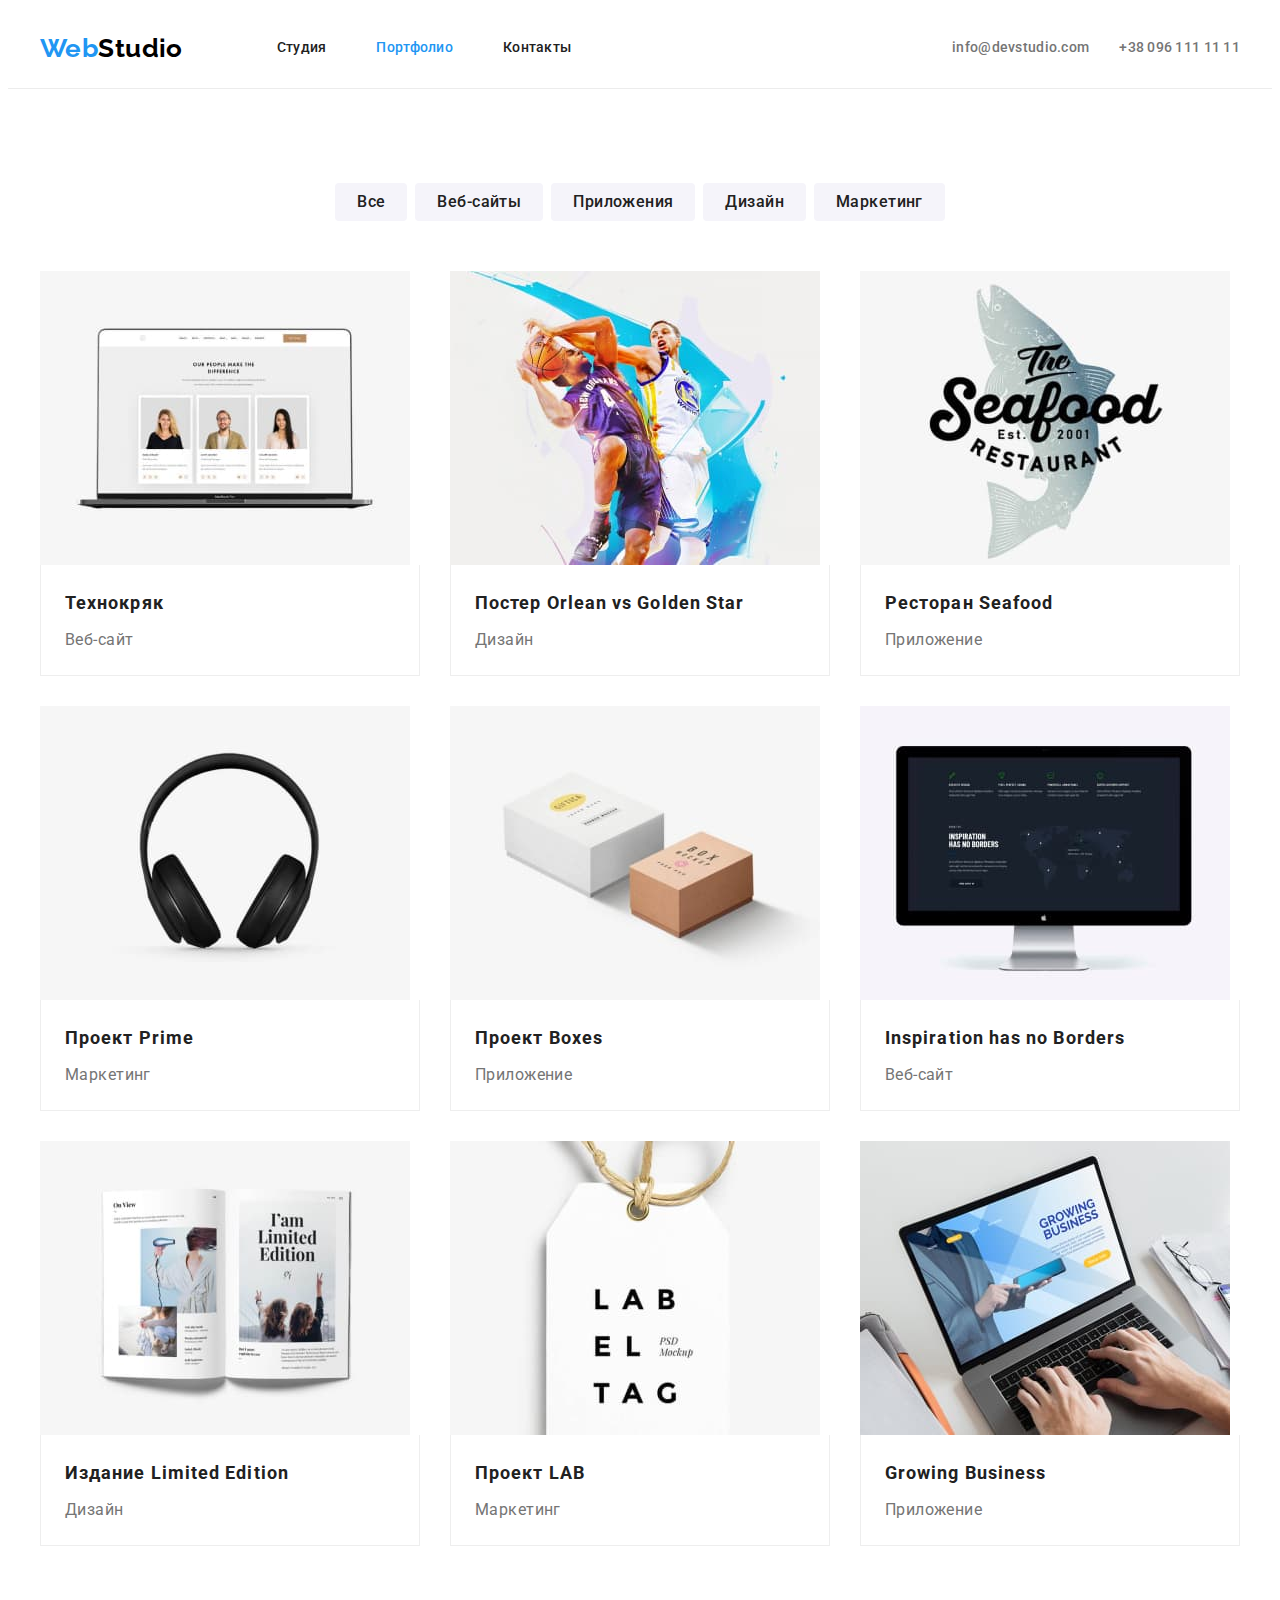
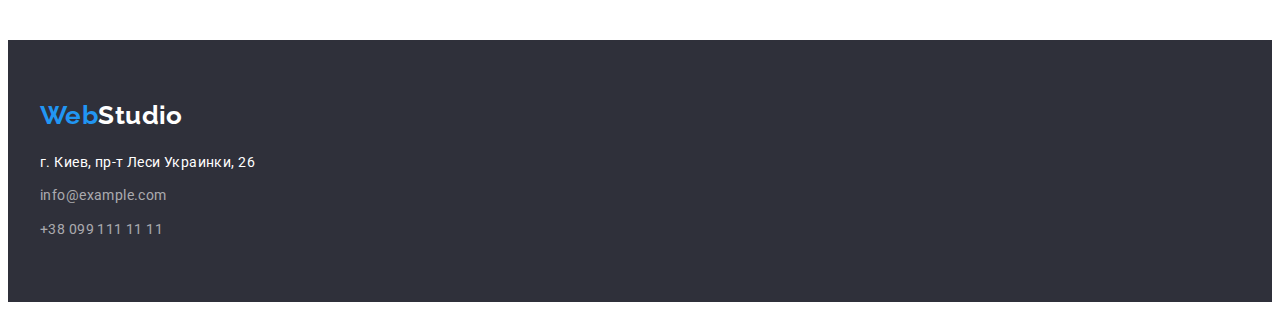
==== portfolio.html @ 08c6882e "adds icons" ====
<!DOCTYPE html>
<html lang="ru">

<head>
  <meta charset="UTF-8">
  <meta http-equiv="X-UA-Compatible" content="IE=edge">
  <meta name="viewport" content="width=device-width, initial-scale=1.0">
  <title>Веб-студия</title>
  <link rel="preconnect" href="https://fonts.googleapis.com">
  <link rel="preconnect" href="https://fonts.gstatic.com" crossorigin>
  <link href="https://fonts.googleapis.com/css2?family=Raleway:wght@700&family=Roboto:wght@400;500;700;900&display=swap"
    rel="stylesheet">
  <link rel="stylesheet" href="https://cdnjs.cloudflare.com/ajax/libs/modern-normalize/1.1.0/modern-normalize.min.css"
      integrity="sha512-wpPYUAdjBVSE4KJnH1VR1HeZfpl1ub8YT/NKx4PuQ5NmX2tKuGu6U/JRp5y+Y8XG2tV+wKQpNHVUX03MfMFn9Q=="
      crossorigin="anonymous" referrerpolicy="no-referrer" />
  <link rel="stylesheet" href="./css/styles.css">
</head>

<body>
  <header class="header">
<div class="container header-container">
  <nav class="navigation">
    <a class="logo logo-header link" href="./index.html"><span class="accent">Web</span>Studio</a>
    <ul class="nav-list list">
      <li class="nav-list-item">
        <a class="nav-list-link link" href="./index.html">Студия</a>
      </li>
      <li class="nav-list-item">
        <a class="nav-list-link link current" href="./portfolio.html">Портфолио</a>
      </li>
      <li class="nav-list-item">
        <a class="nav-list-link link" href="">Контакты</a>
      </li>
    </ul>
  </nav>
  
  <ul class="header-contact-list list">
    <li class="header-contact-list-item">
      <a class="header-contact-list-link link" href="mailto:info@devstudio.com">info@devstudio.com</a>
    </li>
    <li class="header-contact-list-item">
      <a class="header-contact-list-link link" href="tel:+380961111111">+38 096 111 11 11</a>
    </li>
  </ul>
</div>
  </header>

  <main>

    <!-- PORTFOLIO -->

    <section class="portfolio section">
      <div class="container">
        <h1 class="visually-hidden">Портфолио</h1>
        <ul class="filter-list list">
          <li class="filter-list-item">
            <button class="filter-button" type="button">Все</button>
          </li>
          <li class="filter-list-item">
            <button class="filter-button" type="button">Веб-сайты</button>
          </li>
          <li class="filter-list-item">
            <button class="filter-button" type="button">Приложения</button>
          </li>
          <li class="filter-list-item">
            <button class="filter-button" type="button">Дизайн</button>
          </li>
          <li class="filter-list-item">
            <button class="filter-button" type="button">Маркетинг</button>
          </li>
        </ul>
        
        <ul class="portfolio-list list">
          <li class="portfolio-list-item">
            <a class="link" href="">
              <img class="portfolio-list-img" src="./img/portfolio-1.jpg" alt="фото ноутбук" width="370">
              <div class="portfolio-content">
                <h2 class="portfolio-list-title">Технокряк</h2>
                <p class="portfolio-list-description">Веб-сайт</p>
              </div>
            </a>
          </li>

          <li class="portfolio-list-item">
            <a class="link" href="">
              <img class="portfolio-list-img" src="./img/portfolio-2.jpg" alt="постер баскетбол" width="370">
              <div class="portfolio-content">
                <h2 class="portfolio-list-title">Постер <span lang="en">Orlean vs Golden Star</span></h2>
                <p class="portfolio-list-description">Дизайн</p>
              </div>
            </a>
          </li>

          <li class="portfolio-list-item">
            <a class="link" href="">
              <img class="portfolio-list-img" src="./img/portfolio-3.jpg" alt="лого ресторана" width="370">
              <div class="portfolio-content">
                <h2 class="portfolio-list-title">Ресторан <span lang="en">Seafood</span></h2>
                <p class="portfolio-list-description">Приложение</p>
              </div>
            </a>
          </li>

          <li class="portfolio-list-item">
            <a class="link" href="">
              <img class="portfolio-list-img" src="./img/portfolio-4.jpg" alt="фото наушники" width="370">
              <div class="portfolio-content">
                <h2 class="portfolio-list-title">Проект <span lang="en">Prime</span></h2>
                <p class="portfolio-list-description">Маркетинг</p>
              </div> 
            </a>
          </li>

          <li class="portfolio-list-item">
            <a class="link" href="">
              <img class="portfolio-list-img" src="./img/portfolio-5.jpg" alt="фото коробки" width="370">
              <div class="portfolio-content">
                <h2 class="portfolio-list-title">Проект <span lang="en">Boxes</span></h2>
                <p class="portfolio-list-description">Приложение</p>
              </div>
            </a>
          </li>

          <li class="portfolio-list-item">
            <a class="link" href="">
              <img class="portfolio-list-img" src="./img/portfolio-6.jpg" alt="фото монитор" width="370">
              <div class="portfolio-content">
                <h2 class="portfolio-list-title" lang="en">Inspiration has no Borders</h2>
                <p class="portfolio-list-description">Веб-сайт</p>
              </div>
            </a>
          </li>

          <li class="portfolio-list-item">
            <a class="link" href="">
              <img class="portfolio-list-img" src="./img/portfolio-7.jpg" alt="фото книга" width="370">
              <div class="portfolio-content">
                <h2 class="portfolio-list-title">Издание <span lang="en">Limited Edition</span></h2>
                <p class="portfolio-list-description">Дизайн</p>
              </div>
            </a>
          </li>

          <li class="portfolio-list-item">
            <a class="link" href="">
              <img class="portfolio-list-img" src="./img/portfolio-8.jpg" alt="фото ярлык" width="370">
              <div class="portfolio-content">
                <h2 class="portfolio-list-title">Проект <span lang="en">LAB</span></h2>
                <p class="portfolio-list-description">Маркетинг</p>
              </div>
            </a>
          </li>

          <li class="portfolio-list-item">
            <a class="link" href="">
              <img class="portfolio-list-img" src="./img/portfolio-9.jpg" alt="фото ноутбук" width="370">
              <div class="portfolio-content">
                <h2 class="portfolio-list-title" lang="en">Growing Business</h2>
                <p class="portfolio-list-description">Приложение</p>
              </div>
            </a>
          </li>
        </ul>
      </div>
    </section>
  </main>

  <footer class="footer">
    <div class="container footer-container">
      <a class="logo logo-footer link" href="./index.html"><span class="accent">Web</span>Studio</a>
      <address>
        <ul class="adress-list list">
          <li class="adress-list-item">
            <a class="adress-list-link link" href="">г. Киев, пр-т Леси Украинки, 26</a>
          </li>
          <li class="adress-list-item">
            <a class="adress-list-link-contact link" href="mailto:info@example.com">info@example.com</a>
          </li>
          <li class="adress-list-item">
            <a class="adress-list-link-contact link" href="tel:+380991111111">+38 099 111 11 11</a>
          </li>
        </ul>
      </address>
    </div>
  </footer>
</body>

</html>
---- css/styles.css ----
:root {
	--primary-font-family: Roboto, sans-serif;
	--secondary-font-family: Raleway, sans-serif;
	--primary-text-color-theme-dark: #ffffff;
	--secondary-text-color-theme-dark: rgba(255, 255, 255, 0.6);
	--primary-text-color-theme-light: #212121;
	--secondary-text-color-theme-light: #757575;
	--accent-color: #2196f3;
	--logo-header-text-color: #000000;
	--primary-background-color: #ffffff;
	--secondary-background-color: #2f303a;
	--editional-background-color: #f5f4fa;
	--modal-btn-hover-color: #188ce8;
	--portfolio-cards-border-color: #eeeeee;
	--social-icon-color: #afb1b8;
}

body {
	font-family: var(--primary-font-family);
	font-size: 14px;
	letter-spacing: 0.03em;
	color: var(--primary-text-color-theme-light);
	background-color: var(--primary-background-color);
}

h1,
h2,
h3,
p {
	margin-top: 0;
	margin-bottom: 0;
}

ul,
ol {
	margin-top: 0;
	margin-bottom: 0;
	padding-left: 0;
}

img {
	display: block;
	max-width: 100%;
	height: auto;
}

.list {
	list-style: none;
}
.link {
	text-decoration: none;
}

/* COMPONENTS */

.logo {
	font-family: var(--secondary-font-family);
	font-weight: 700;
	font-size: 26px;
	line-height: 1.19;
}

.accent {
	font-family: var(--secondary-font-family);
	font-weight: 700;
	font-size: 26px;
	line-height: 1.19;
	color: var(--accent-color);
}

.title {
	font-size: 36px;
	line-height: 1.17;
	text-align: center;
	margin-bottom: 50px;
}

.container {
	width: 1200px;
	padding-left: 15px;
	padding-right: 15px;
	margin-left: auto;
	margin-right: auto;
}

.section {
	padding-top: 94px;
	padding-bottom: 94px;
}

/* HEADER */

.header {
	border-bottom: 1px solid #ececec;
}

.header-container {
	display: flex;
	align-items: center;
}

.navigation {
	display: flex;
	align-items: center;
}

.nav-list {
	display: flex;
	align-items: center;
}

.logo-header {
	margin-right: 94px;
	color: var(--logo-header-text-color);
}

.nav-list-item:not(:last-child) {
	margin-right: 50px;
}

.nav-list-link:hover,
.nav-list-link:focus {
	color: var(--accent-color);
}

.nav-list-link {
	display: block;
	padding-top: 32px;
	padding-bottom: 32px;
	color: inherit;
	font-weight: 500;
	line-height: 1.14;
	letter-spacing: 0.02em;
}

.link.current {
	color: var(--accent-color);
}

.header-contact-list {
	display: flex;
	align-items: center;
	margin-left: auto;
}
.header-contact-list-item {
	display: flex;
	align-items: center;
}

.header-contact-list-item:not(:last-child) {
	margin-right: 30px;
}

.header-contact-list-link {
	display: flex;
	align-items: center;
	padding-top: 32px;
	padding-bottom: 32px;
	font-weight: 500;
	line-height: 1.14;
	letter-spacing: 0.02em;
	color: var(--secondary-text-color-theme-light);
}

.contact-icon {
	margin-right: 10px;
	fill: currentColor;
}

.header-contact-list-link:hover .mail-icon,
.header-contact-list-link:focus .mail-icon {
	fill: var(--accent-color);
}

.header-contact-list-link:hover,
.header-contact-list-link:focus {
	color: var(--accent-color);
}

/* HERO */

.hero {
	padding-top: 200px;
	padding-bottom: 200px;
	text-align: center;
	background-color: var(--secondary-background-color);
}

.main-title {
	margin: 0 auto;
	width: 696px;
	font-weight: 900;
	font-size: 44px;
	line-height: 1.36;
	text-align: center;
	letter-spacing: 0.06em;
	text-transform: uppercase;
	color: var(--primary-text-color-theme-dark);
}

.modal-btn {
	display: inline-block;
	margin-left: auto;
	margin-right: auto;
	margin-top: 30px;
	padding: 10px 32px;
	align-items: center;
	border: none;
	border-radius: 4px;
	cursor: pointer;
	font-family: inherit;
	font-weight: 700;
	font-size: 16px;
	line-height: 1.87;
	letter-spacing: 0.06em;
	color: var(--primary-text-color-theme-dark);
	background-color: var(--accent-color);
}

.modal-btn:hover,
.modal-btn:focus {
	background-color: var(--modal-btn-hover-color);
}

/* ADVANTAGES */

.visually-hidden {
	position: absolute;
	width: 1px;
	height: 1px;
	margin: -1px;
	padding: 0;
	overflow: hidden;
	border: 0;
	clip: rect(0 0 0 0);
}

.advantages-list {
	display: flex;
}

.advantages-list-item {
	flex-basis: calc((100% - 3 * 30px) / 4);
}

.advantages-list-item:not(:last-child) {
	margin-right: 30px;
}

.advantages-icon {
	width: 270px;
	height: 120px;
	padding: 26px 100px;
	margin-bottom: 30px;
	border-radius: 4px;
	background-color: var(--editional-background-color);
}

.advantages-title {
	margin-bottom: 10px;
	font-size: inherit;
	line-height: 1.14;
	text-transform: uppercase;
}

.advantages-description {
	font-weight: 400;
	line-height: 1.71;
	color: var(--secondary-text-color-theme-light);
}

/* ACTIVITY */

.activity {
	padding-top: 0;
}

.activity-list {
	display: flex;
	flex-wrap: wrap;
	margin-top: -30px;
	margin-left: -30px;
}

.activity-list-item {
	margin-top: 30px;
	margin-left: 30px;
}

/* OUR TEAM */

.team {
	background-color: var(--editional-background-color);
}

.team-list {
	display: flex;
	flex-wrap: wrap;
	margin-top: -30px;
	margin-left: -30px;
}

.team-list-item {
	margin-top: 30px;
	margin-left: 30px;
	box-shadow: 0px 1px 3px rgba(0, 0, 0, 0.12), 0px 1px 1px rgba(0, 0, 0, 0.14), 0px 2px 1px rgba(0, 0, 0, 0.2);
	border-radius: 0px 0px 4px 4px;
	flex-basis: calc((100% - 4 * 30px) / 4);
	background-color: var(--primary-background-color);
}

.social-list {
	display: flex;
	justify-content: space-between;
}

.social-list-link {
	display: flex;
	align-items: center;
	justify-content: center;
	width: 44px;
	height: 44px;
	border-radius: 50%;
}

.social-list-icon {
	fill: var(--social-icon-color);
}

.social-list-link:hover,
.social-list-link:focus {
	background-color: var(--accent-color);
}

.social-list-link:hover .social-list-icon,
.social-list-link:focus .social-list-icon {
	fill: #ffffff;
}

.team-description {
	padding: 30px 32px;
}

.team-list-name {
	font-weight: 500;
	font-size: 16px;
	line-height: 1.19;
	text-align: center;
}

.team-list-position {
	margin-top: 10px;
	margin-bottom: 16px;
	font-weight: 400;
	font-size: 16px;
	line-height: 1.19;
	text-align: center;
	color: var(--secondary-text-color-theme-light);
}

/* PORTFOLIO */

.filter-list {
	display: flex;
	justify-content: center;
	margin-bottom: 50px;
}

.filter-list-item:not(:last-child) {
	margin-right: 8px;
}
.filter-button {
	padding: 6px 22px;
	border: none;
	border-radius: 4px;
	font-family: inherit;
	font-weight: 500;
	font-size: 16px;
	line-height: 1.62;
	text-align: center;
	letter-spacing: inherit;
	color: inherit;
	background-color: var(--editional-background-color);
	cursor: pointer;
}

.filter-button:hover,
.filter-button:focus {
	background-color: var(--accent-color);
	color: var(--primary-text-color-theme-dark);
	box-shadow: 0px 3px 1px rgba(0, 0, 0, 0.1), 0px 1px 2px rgba(0, 0, 0, 0.08), 0px 2px 2px rgba(0, 0, 0, 0.12);
}

.portfolio-list {
	display: flex;
	flex-wrap: wrap;
	margin-top: -30px;
	margin-left: -30px;
}

.portfolio-list-item {
	margin-top: 30px;
	margin-left: 30px;
	flex-basis: calc((100% - 3 * 30px) / 3);
}

.portfolio-content {
	padding: 20px 24px;
	border-top: none;
	border-right: 1px solid var(--portfolio-cards-border-color);
	border-bottom: 1px solid var(--portfolio-cards-border-color);
	border-left: 1px solid var(--portfolio-cards-border-color);
}

.portfolio-list-title {
	margin-bottom: 4px;
	font-size: 18px;
	line-height: 2;
	letter-spacing: 0.06em;
	color: var(--primary-text-color-theme-light);
}

.portfolio-list-description {
	font-weight: 400;
	font-size: 16px;
	line-height: 1.87;
	color: var(--secondary-text-color-theme-light);
}

/* FOOTER */

.footer {
	background-color: var(--secondary-background-color);
}

.footer-container {
	padding-top: 60px;
	padding-bottom: 60px;
}
.logo-footer {
	color: var(--primary-text-color-theme-dark);
}

.adress-list {
	margin-top: 20px;
}

.adress-list-item:not(:first-child) {
	margin-top: 10px;
}

.adress-list-link {
	font-style: normal;
	font-weight: 400;
	line-height: 1.71;
	color: var(--primary-text-color-theme-dark);
}

.adress-list-link:hover,
.adress-list-link:focus {
	color: var(--accent-color);
}

.adress-list-link-contact {
	font-style: normal;
	font-weight: 400;
	line-height: 1.71;
	color: var(--secondary-text-color-theme-dark);
}

.adress-list-link-contact:hover,
.adress-list-link-contact:focus {
	color: var(--accent-color);
}
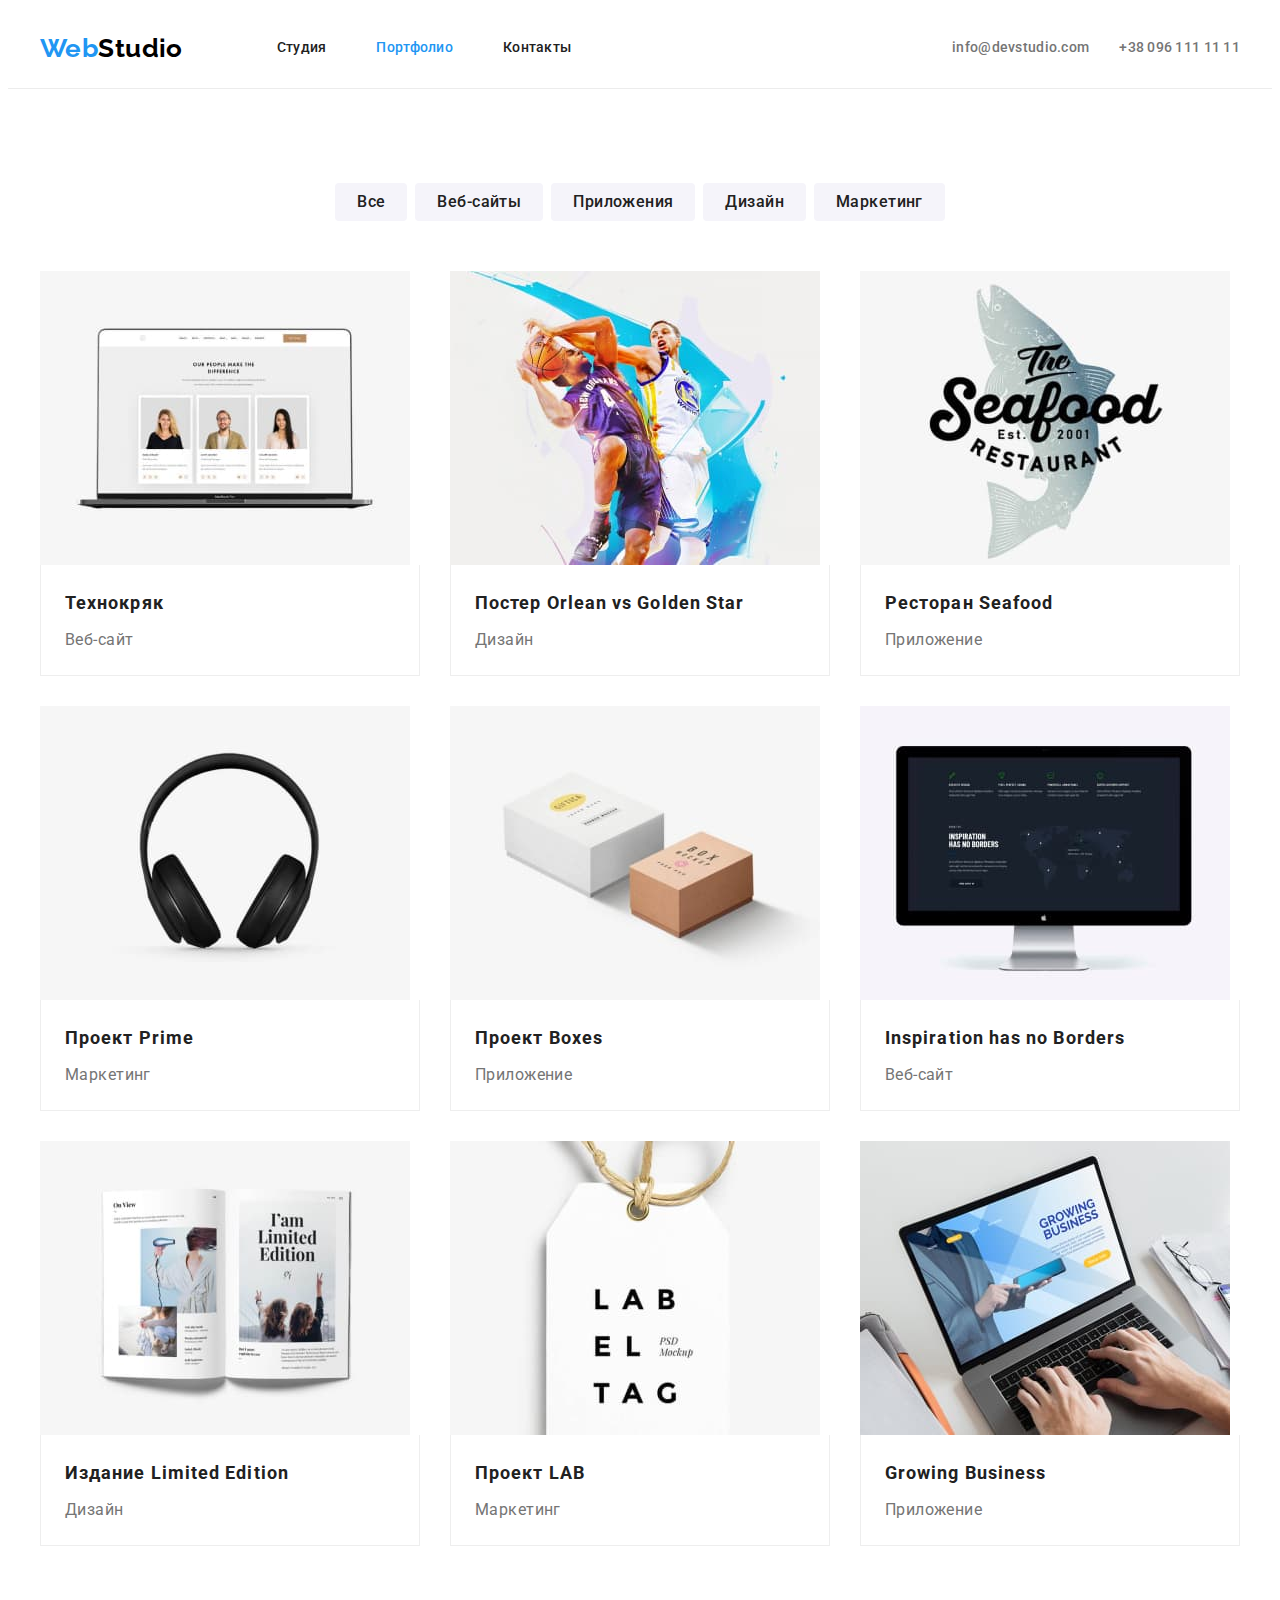
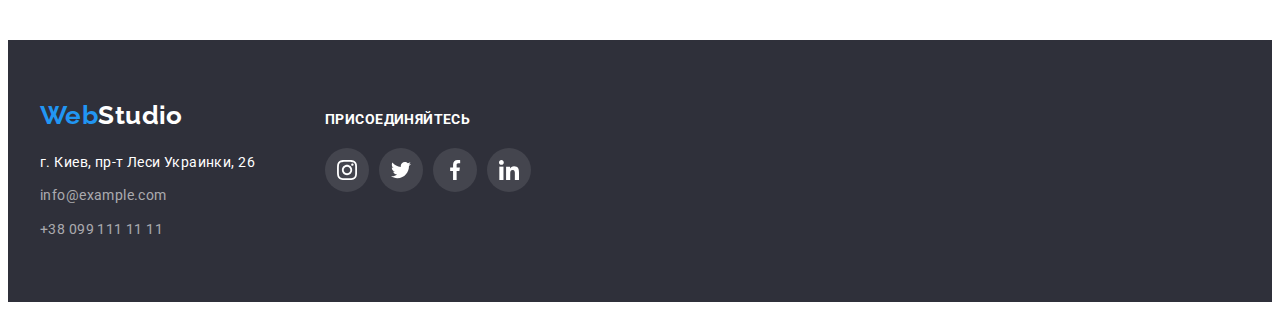
==== commit 442ce816: "adds footer" ====
--- a/portfolio.html
+++ b/portfolio.html
@@ -167,20 +167,60 @@
 
   <footer class="footer">
     <div class="container footer-container">
-      <a class="logo logo-footer link" href="./index.html"><span class="accent">Web</span>Studio</a>
-      <address>
-        <ul class="adress-list list">
-          <li class="adress-list-item">
-            <a class="adress-list-link link" href="">г. Киев, пр-т Леси Украинки, 26</a>
-          </li>
-          <li class="adress-list-item">
-            <a class="adress-list-link-contact link" href="mailto:info@example.com">info@example.com</a>
-          </li>
-          <li class="adress-list-item">
-            <a class="adress-list-link-contact link" href="tel:+380991111111">+38 099 111 11 11</a>
+      <div class="adress">
+        <a class="logo logo-footer link" href="./index.html"><span class="accent">Web</span>Studio</a>
+        <address>
+          <ul class="adress-list list">
+            <li class="adress-list-item">
+              <a class="adress-list-link link" href="">г. Киев, пр-т Леси Украинки, 26</a>
+            </li>
+            <li class="adress-list-item">
+              <a class="adress-list-link-contact link" href="mailto:info@example.com">info@example.com</a>
+            </li>
+            <li class="adress-list-item">
+              <a class="adress-list-link-contact link" href="tel:+380991111111">+38 099 111 11 11</a>
+            </li>
+          </ul>
+        </address>
+      </div>
+  
+      <div class="join-icons">
+        <h3 class="join-title">присоединяйтесь</h3>
+        <ul class="footer-social-list list">
+          <li class="footer-social-list-item">
+            <a class="footer-social-list-link" href="">
+              <svg class="footer-social-list-icon" width="20" height="20">
+                <use href="./img/sprite.svg#icon-instagram"></use>
+              </svg>
+            </a>
+          </li>
+  
+          <li class="footer-social-list-item">
+            <a class="footer-social-list-link" href="">
+              <svg class="footer-social-list-icon" width="20" height="20">
+                <use href="./img/sprite.svg#icon-twitter"></use>
+              </svg>
+            </a>
+          </li>
+  
+          <li class="footer-social-list-item">
+            <a class="footer-social-list-link" href="">
+              <svg class="footer-social-list-icon" width="20" height="20">
+                <use href="./img/sprite.svg#icon-facebook"></use>
+              </svg>
+            </a>
+          </li>
+  
+          <li class="footer-social-list-item">
+            <a class="footer-social-list-link" href="">
+              <svg class="footer-social-list-icon" width="20" height="20">
+                <use href="./img/sprite.svg#icon-linkedin"></use>
+              </svg>
+            </a>
           </li>
         </ul>
-      </address>
+      </div>
+  
     </div>
   </footer>
 </body>
--- a/css/styles.css
+++ b/css/styles.css
@@ -12,7 +12,7 @@
 	--editional-background-color: #f5f4fa;
 	--modal-btn-hover-color: #188ce8;
 	--portfolio-cards-border-color: #eeeeee;
-	--social-icon-color: #afb1b8;
+	--icon-color: #afb1b8;
 }
 
 body {
@@ -324,7 +324,7 @@
 }
 
 .social-list-icon {
-	fill: var(--social-icon-color);
+	fill: var(--icon-color);
 }
 
 .social-list-link:hover,
@@ -334,7 +334,7 @@
 
 .social-list-link:hover .social-list-icon,
 .social-list-link:focus .social-list-icon {
-	fill: #ffffff;
+	fill: var(--primary-text-color-theme-dark);
 }
 
 .team-description {
@@ -427,6 +427,37 @@
 	color: var(--secondary-text-color-theme-light);
 }
 
+/* REGULAR COSTUMERS */
+
+.costumers-list {
+	display: flex;
+	justify-content: space-between;
+}
+
+.costumers-list-link {
+	display: flex;
+	align-items: center;
+	justify-content: center;
+	width: 170px;
+	height: 92px;
+	border: 1px solid var(--icon-color);
+	border-radius: 4px;
+}
+
+.costumers-list-icon {
+	fill: var(--icon-color);
+}
+
+.costumers-list-link:hover,
+.costumers-list-link:focus {
+	border-color: var(--accent-color);
+}
+
+.costumers-list-link:hover .costumers-list-icon,
+.costumers-list-link:focus .costumers-list-icon {
+	fill: var(--accent-color);
+}
+
 /* FOOTER */
 
 .footer {
@@ -434,11 +465,18 @@
 }
 
 .footer-container {
+	display: flex;
+	align-items: baseline;
 	padding-top: 60px;
 	padding-bottom: 60px;
 }
+
 .logo-footer {
 	color: var(--primary-text-color-theme-dark);
+}
+
+.container .adress:not(:last-child) {
+	margin-right: 70px;
 }
 
 .adress-list {
@@ -472,3 +510,36 @@
 .adress-list-link-contact:focus {
 	color: var(--accent-color);
 }
+
+.join-title {
+	margin-bottom: 20px;
+	font-size: inherit;
+	line-height: 1.14;
+	text-transform: uppercase;
+	color: var(--primary-text-color-theme-dark);
+}
+
+.footer-social-list {
+	display: flex;
+	width: 206px;
+	margin: o auto;
+	justify-content: space-between;
+}
+
+.footer-social-list-link {
+	display: flex;
+	width: 44px;
+	height: 44px;
+	align-items: center;
+	justify-content: center;
+	border-radius: 50%;
+	background-color: rgba(255, 255, 255, 0.1);
+}
+
+.footer-social-list-link:hover {
+	background-color: var(--accent-color);
+}
+
+.footer-social-list-icon {
+	fill: var(--primary-text-color-theme-dark);
+}
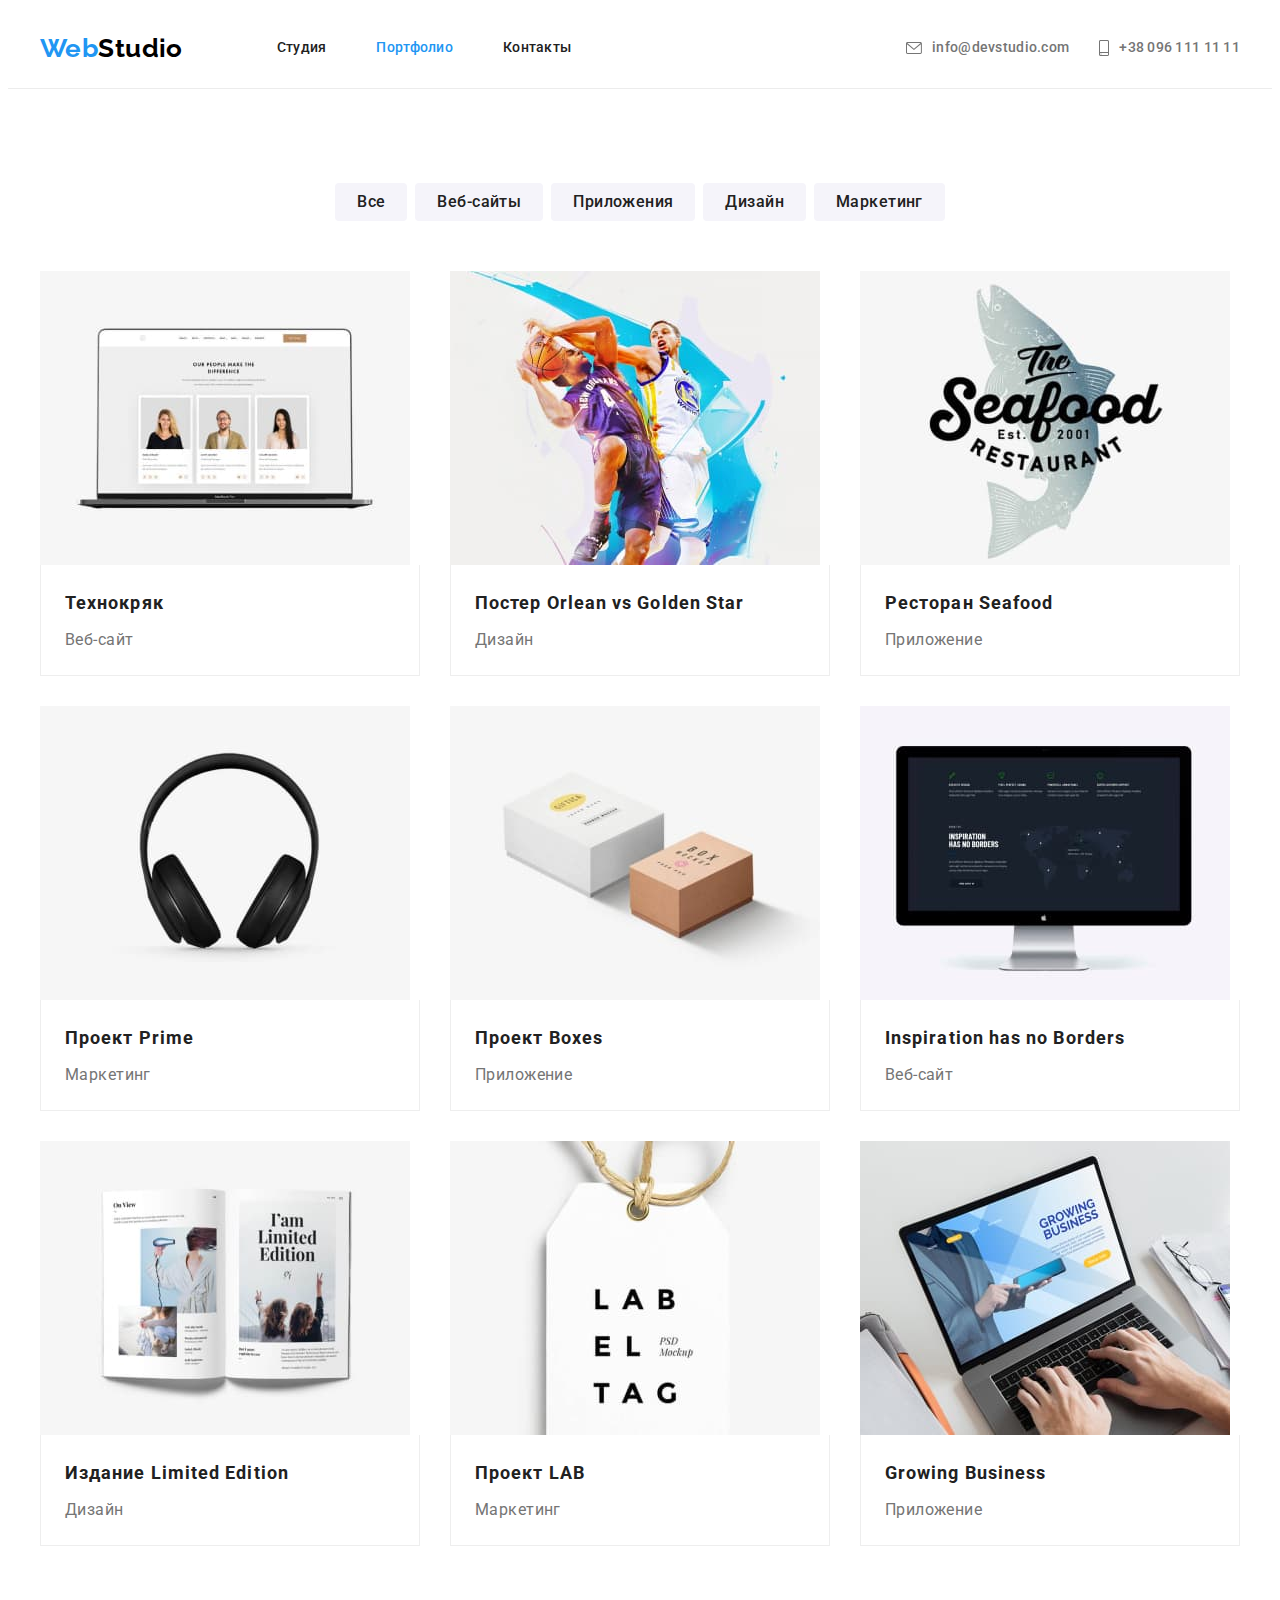
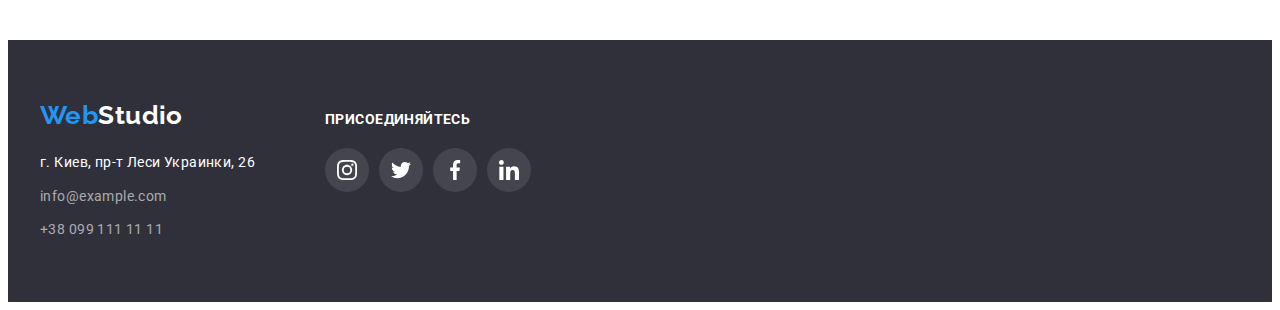
==== commit 79ab3bf0: "adds decoration" ====
--- a/portfolio.html
+++ b/portfolio.html
@@ -36,10 +36,20 @@
   
   <ul class="header-contact-list list">
     <li class="header-contact-list-item">
-      <a class="header-contact-list-link link" href="mailto:info@devstudio.com">info@devstudio.com</a>
+      <a class="header-contact-list-link link" href="mailto:info@devstudio.com">
+        <svg class="contact-icon" width="16" height="12">
+          <use href="./img/sprite.svg#icon-envelope"></use>
+        </svg>
+        info@devstudio.com
+      </a>
     </li>
     <li class="header-contact-list-item">
-      <a class="header-contact-list-link link" href="tel:+380961111111">+38 096 111 11 11</a>
+      <a class="header-contact-list-link link" href="tel:+380961111111">
+        <svg class="contact-icon" width="10" height="16">
+          <use href="./img/sprite.svg#icon-smartphone"></use>
+        </svg>
+        +38 096 111 11 11
+      </a>
     </li>
   </ul>
 </div>
--- a/css/styles.css
+++ b/css/styles.css
@@ -10,6 +10,7 @@
 	--primary-background-color: #ffffff;
 	--secondary-background-color: #2f303a;
 	--editional-background-color: #f5f4fa;
+	--hero-background-color: #c4c4c4;
 	--modal-btn-hover-color: #188ce8;
 	--portfolio-cards-border-color: #eeeeee;
 	--icon-color: #afb1b8;
@@ -167,8 +168,8 @@
 	fill: currentColor;
 }
 
-.header-contact-list-link:hover .mail-icon,
-.header-contact-list-link:focus .mail-icon {
+.header-contact-list-link:hover .contact-icon,
+.header-contact-list-link:focus .contact-icon {
 	fill: var(--accent-color);
 }
 
@@ -183,7 +184,15 @@
 	padding-top: 200px;
 	padding-bottom: 200px;
 	text-align: center;
-	background-color: var(--secondary-background-color);
+	max-width: 1600px;
+	height: 600px;
+	margin-left: auto;
+	margin-right: auto;
+	background-color: var(--hero-background-color);
+	background-image: linear-gradient(to right, rgba(47, 48, 58, 0.4), rgba(47, 48, 58, 0.4)), url("../img/hero-img.jpg");
+	background-repeat: no-repeat;
+	background-size: cover;
+	background-position: center;
 }
 
 .main-title {
@@ -404,6 +413,10 @@
 	flex-basis: calc((100% - 3 * 30px) / 3);
 }
 
+.portfolio-list-item:hover {
+	box-shadow: 0px 1px 1px rgba(0, 0, 0, 0.12), 0px 4px 4px rgba(0, 0, 0, 0.06), 1px 4px 6px rgba(0, 0, 0, 0.16);
+}
+
 .portfolio-content {
 	padding: 20px 24px;
 	border-top: none;
